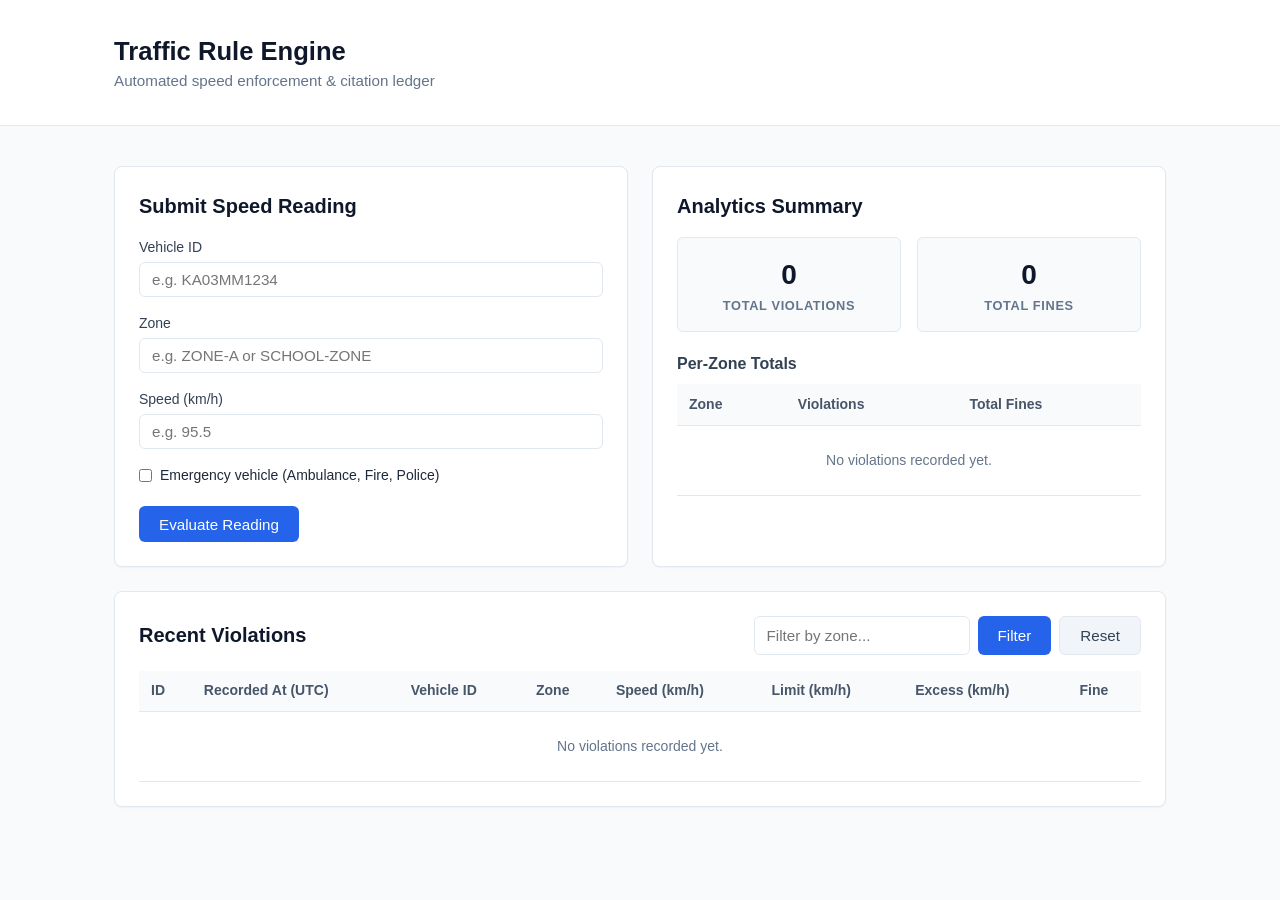
==== src/main/resources/static/index.html @ 22e92fe3 "Rewrite the rule engine with a pure evaluator, REST API and web UI" ====
<!DOCTYPE html>
<html lang="en">
<head>
  <meta charset="UTF-8">
  <meta name="viewport" content="width=device-width, initial-scale=1.0">
  <title>Traffic Rule Engine</title>
  <link rel="stylesheet" href="css/style.css">
</head>
<body>
  <header>
    <div class="container">
      <h1>Traffic Rule Engine</h1>
      <p class="subtitle">Automated speed enforcement & citation ledger</p>
    </div>
  </header>

  <main class="container">
    <div class="grid">
      <!-- Reading Submission Form -->
      <section class="card">
        <h2>Submit Speed Reading</h2>
        <form id="reading-form">
          <div class="form-group">
            <label for="vehicleId">Vehicle ID</label>
            <input type="text" id="vehicleId" name="vehicleId" maxlength="20" placeholder="e.g. KA03MM1234" required>
          </div>

          <div class="form-group">
            <label for="zone">Zone</label>
            <input type="text" id="zone" name="zone" maxlength="50" placeholder="e.g. ZONE-A or SCHOOL-ZONE" required>
          </div>

          <div class="form-group">
            <label for="speedKph">Speed (km/h)</label>
            <input type="number" id="speedKph" name="speedKph" step="0.1" min="0" max="300" placeholder="e.g. 95.5" required>
          </div>

          <div class="form-group-checkbox">
            <label>
              <input type="checkbox" id="emergency" name="emergency">
              Emergency vehicle (Ambulance, Fire, Police)
            </label>
          </div>

          <button type="submit" id="submit-reading-btn">Evaluate Reading</button>
        </form>

        <div id="result-box" class="result-box hidden">
          <h3 id="result-title">Outcome</h3>
          <div id="result-details"></div>
        </div>

        <div id="error-box" class="error-box hidden">
          <h3>Validation Error</h3>
          <ul id="error-list"></ul>
        </div>
      </section>

      <!-- Analytics Summary -->
      <section class="card">
        <h2>Analytics Summary</h2>
        <div class="stats-row">
          <div class="stat-card">
            <div class="stat-value" id="stat-total-violations">0</div>
            <div class="stat-label">Total Violations</div>
          </div>
          <div class="stat-card">
            <div class="stat-value" id="stat-total-fines">0</div>
            <div class="stat-label" id="stat-currency-label">Total Fines</div>
          </div>
        </div>

        <h3>Per-Zone Totals</h3>
        <table class="data-table" id="zone-summary-table">
          <thead>
            <tr>
              <th>Zone</th>
              <th>Violations</th>
              <th>Total Fines</th>
            </tr>
          </thead>
          <tbody id="zone-summary-body">
            <tr>
              <td colspan="3" class="empty-state">No violations recorded yet.</td>
            </tr>
          </tbody>
        </table>
      </section>
    </div>

    <!-- Recent Violations Table -->
    <section class="card" style="margin-top: 1.5rem;">
      <div class="section-header">
        <h2>Recent Violations</h2>
        <div class="filter-controls">
          <input type="text" id="filter-zone" placeholder="Filter by zone...">
          <button type="button" id="filter-btn">Filter</button>
          <button type="button" id="reset-filter-btn" class="secondary">Reset</button>
        </div>
      </div>

      <table class="data-table" id="violations-table">
        <thead>
          <tr>
            <th>ID</th>
            <th>Recorded At (UTC)</th>
            <th>Vehicle ID</th>
            <th>Zone</th>
            <th>Speed (km/h)</th>
            <th>Limit (km/h)</th>
            <th>Excess (km/h)</th>
            <th>Fine</th>
          </tr>
        </thead>
        <tbody id="violations-body">
          <tr>
            <td colspan="8" class="empty-state">No violations recorded yet.</td>
          </tr>
        </tbody>
      </table>
    </section>
  </main>

  <script src="js/app.js"></script>
</body>
</html>
---- src/main/resources/static/css/style.css ----
:root {
  --bg-color: #f8fafc;
  --surface-color: #ffffff;
  --text-main: #1e293b;
  --text-muted: #64748b;
  --border-color: #e2e8f0;
  --primary-color: #2563eb;
  --primary-hover: #1d4ed8;
  --danger-color: #dc2626;
  --danger-bg: #fef2f2;
  --danger-border: #fecaca;
  --success-color: #16a34a;
  --success-bg: #f0fdf4;
  --success-border: #bbf7d0;
  --warning-color: #d97706;
  --warning-bg: #fffbeb;
  --warning-border: #fde68a;
  --font-family: -apple-system, BlinkMacSystemFont, "Segoe UI", Roboto, Helvetica, Arial, sans-serif;
}

* {
  box-sizing: border-box;
  margin: 0;
  padding: 0;
}

body {
  font-family: var(--font-family);
  background-color: var(--bg-color);
  color: var(--text-main);
  line-height: 1.5;
}

.container {
  max-width: 1100px;
  margin: 0 auto;
  padding: 1rem 1.5rem;
}

header {
  background-color: var(--surface-color);
  border-bottom: 1px solid var(--border-color);
  padding: 1rem 0;
  margin-bottom: 1.5rem;
}

header h1 {
  font-size: 1.6rem;
  font-weight: 700;
  color: #0f172a;
}

.subtitle {
  color: var(--text-muted);
  font-size: 0.95rem;
}

.grid {
  display: grid;
  grid-template-columns: 1fr 1fr;
  gap: 1.5rem;
}

@media (max-width: 768px) {
  .grid {
    grid-template-columns: 1fr;
  }
}

.card {
  background-color: var(--surface-color);
  border: 1px solid var(--border-color);
  border-radius: 8px;
  padding: 1.5rem;
  box-shadow: 0 1px 2px rgba(0, 0, 0, 0.04);
}

.card h2 {
  font-size: 1.25rem;
  font-weight: 600;
  margin-bottom: 1rem;
  color: #0f172a;
}

.card h3 {
  font-size: 1rem;
  font-weight: 600;
  margin: 1.25rem 0 0.5rem;
  color: #334155;
}

.form-group {
  margin-bottom: 1rem;
}

.form-group label {
  display: block;
  font-size: 0.875rem;
  font-weight: 500;
  margin-bottom: 0.25rem;
  color: #334155;
}

.form-group input[type="text"],
.form-group input[type="number"],
.filter-controls input[type="text"] {
  width: 100%;
  padding: 0.5rem 0.75rem;
  border: 1px solid var(--border-color);
  border-radius: 6px;
  font-size: 0.95rem;
  font-family: inherit;
}

.form-group input:focus,
.filter-controls input:focus {
  outline: none;
  border-color: var(--primary-color);
  box-shadow: 0 0 0 2px rgba(37, 99, 235, 0.2);
}

.form-group-checkbox {
  margin-bottom: 1.25rem;
}

.form-group-checkbox label {
  display: flex;
  align-items: center;
  gap: 0.5rem;
  font-size: 0.875rem;
  cursor: pointer;
}

button {
  background-color: var(--primary-color);
  color: #ffffff;
  border: none;
  border-radius: 6px;
  padding: 0.6rem 1.25rem;
  font-size: 0.95rem;
  font-weight: 500;
  cursor: pointer;
  transition: background-color 0.15s ease;
}

button:hover {
  background-color: var(--primary-hover);
}

button.secondary {
  background-color: #f1f5f9;
  color: #334155;
  border: 1px solid var(--border-color);
}

button.secondary:hover {
  background-color: #e2e8f0;
}

.result-box {
  margin-top: 1rem;
  padding: 1rem;
  border-radius: 6px;
  font-size: 0.95rem;
}

.result-box.outcome-VIOLATION {
  background-color: var(--danger-bg);
  border: 1px solid var(--danger-border);
  color: #991b1b;
}

.result-box.outcome-EXEMPT {
  background-color: var(--warning-bg);
  border: 1px solid var(--warning-border);
  color: #92400e;
}

.result-box.outcome-WITHIN_LIMIT {
  background-color: var(--success-bg);
  border: 1px solid var(--success-border);
  color: #166534;
}

.error-box {
  margin-top: 1rem;
  padding: 1rem;
  border-radius: 6px;
  background-color: var(--danger-bg);
  border: 1px solid var(--danger-border);
  color: #991b1b;
  font-size: 0.9rem;
}

.error-box ul {
  padding-left: 1.25rem;
  margin-top: 0.25rem;
}

.hidden {
  display: none;
}

.stats-row {
  display: grid;
  grid-template-columns: 1fr 1fr;
  gap: 1rem;
  margin-bottom: 1rem;
}

.stat-card {
  background-color: #f8fafc;
  border: 1px solid var(--border-color);
  border-radius: 6px;
  padding: 1rem;
  text-align: center;
}

.stat-value {
  font-size: 1.75rem;
  font-weight: 700;
  color: #0f172a;
}

.stat-label {
  font-size: 0.8rem;
  color: var(--text-muted);
  text-transform: uppercase;
  letter-spacing: 0.05em;
  font-weight: 600;
}

.data-table {
  width: 100%;
  border-collapse: collapse;
  margin-top: 0.5rem;
  font-size: 0.875rem;
}

.data-table th,
.data-table td {
  padding: 0.6rem 0.75rem;
  text-align: left;
  border-bottom: 1px solid var(--border-color);
}

.data-table th {
  background-color: #f8fafc;
  font-weight: 600;
  color: #475569;
}

.empty-state {
  text-align: center !important;
  color: var(--text-muted);
  padding: 1.5rem !important;
}

.section-header {
  display: flex;
  justify-content: space-between;
  align-items: center;
  flex-wrap: wrap;
  gap: 1rem;
  margin-bottom: 1rem;
}

.section-header h2 {
  margin-bottom: 0;
}

.filter-controls {
  display: flex;
  gap: 0.5rem;
}

.filter-controls input {
  width: 180px;
}

.badge {
  display: inline-block;
  padding: 0.2rem 0.5rem;
  border-radius: 4px;
  font-size: 0.75rem;
  font-weight: 600;
  text-transform: uppercase;
}

.badge-VIOLATION {
  background-color: #fee2e2;
  color: #b91c1c;
}

.badge-EXEMPT {
  background-color: #fef3c7;
  color: #b45309;
}

.badge-WITHIN_LIMIT {
  background-color: #dcfce7;
  color: #15803d;
}
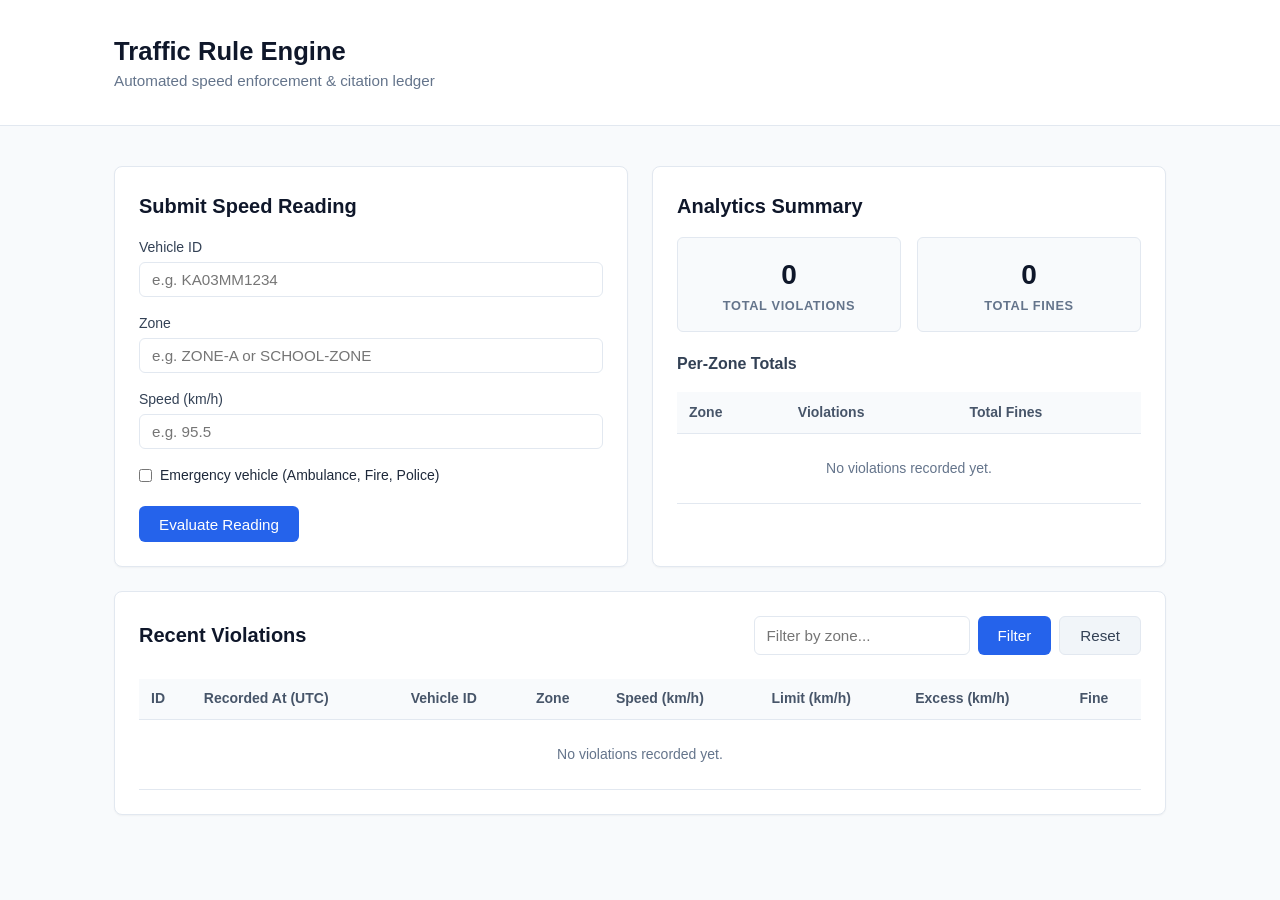
==== commit 9b814a49: "Scroll tables on phones, add a favicon and fix reset.sh" ====
--- a/src/main/resources/static/index.html
+++ b/src/main/resources/static/index.html
@@ -4,6 +4,7 @@
   <meta charset="UTF-8">
   <meta name="viewport" content="width=device-width, initial-scale=1.0">
   <title>Traffic Rule Engine</title>
+  <link rel="icon" href="data:image/svg+xml,%3Csvg xmlns='http://www.w3.org/2000/svg' viewBox='0 0 32 32'%3E%3Crect width='32' height='32' rx='6' fill='%232563eb'/%3E%3Ctext x='16' y='23' font-size='19' font-family='sans-serif' font-weight='700' text-anchor='middle' fill='white'%3ET%3C/text%3E%3C/svg%3E">
   <link rel="stylesheet" href="css/style.css">
 </head>
 <body>
@@ -71,20 +72,22 @@
         </div>
 
         <h3>Per-Zone Totals</h3>
-        <table class="data-table" id="zone-summary-table">
-          <thead>
-            <tr>
-              <th>Zone</th>
-              <th>Violations</th>
-              <th>Total Fines</th>
-            </tr>
-          </thead>
-          <tbody id="zone-summary-body">
-            <tr>
-              <td colspan="3" class="empty-state">No violations recorded yet.</td>
-            </tr>
-          </tbody>
-        </table>
+        <div class="table-scroll">
+          <table class="data-table" id="zone-summary-table">
+            <thead>
+              <tr>
+                <th>Zone</th>
+                <th>Violations</th>
+                <th>Total Fines</th>
+              </tr>
+            </thead>
+            <tbody id="zone-summary-body">
+              <tr>
+                <td colspan="3" class="empty-state">No violations recorded yet.</td>
+              </tr>
+            </tbody>
+          </table>
+        </div>
       </section>
     </div>
 
@@ -99,25 +102,27 @@
         </div>
       </div>
 
-      <table class="data-table" id="violations-table">
-        <thead>
-          <tr>
-            <th>ID</th>
-            <th>Recorded At (UTC)</th>
-            <th>Vehicle ID</th>
-            <th>Zone</th>
-            <th>Speed (km/h)</th>
-            <th>Limit (km/h)</th>
-            <th>Excess (km/h)</th>
-            <th>Fine</th>
-          </tr>
-        </thead>
-        <tbody id="violations-body">
-          <tr>
-            <td colspan="8" class="empty-state">No violations recorded yet.</td>
-          </tr>
-        </tbody>
-      </table>
+      <div class="table-scroll">
+        <table class="data-table" id="violations-table">
+          <thead>
+            <tr>
+              <th>ID</th>
+              <th>Recorded At (UTC)</th>
+              <th>Vehicle ID</th>
+              <th>Zone</th>
+              <th>Speed (km/h)</th>
+              <th>Limit (km/h)</th>
+              <th>Excess (km/h)</th>
+              <th>Fine</th>
+            </tr>
+          </thead>
+          <tbody id="violations-body">
+            <tr>
+              <td colspan="8" class="empty-state">No violations recorded yet.</td>
+            </tr>
+          </tbody>
+        </table>
+      </div>
     </section>
   </main>
 
--- a/src/main/resources/static/css/style.css
+++ b/src/main/resources/static/css/style.css
@@ -230,6 +230,11 @@
   font-weight: 600;
 }
 
+/* Tables scroll sideways on a phone instead of widening the whole page. */
+.table-scroll {
+  overflow-x: auto;
+}
+
 .data-table {
   width: 100%;
   border-collapse: collapse;
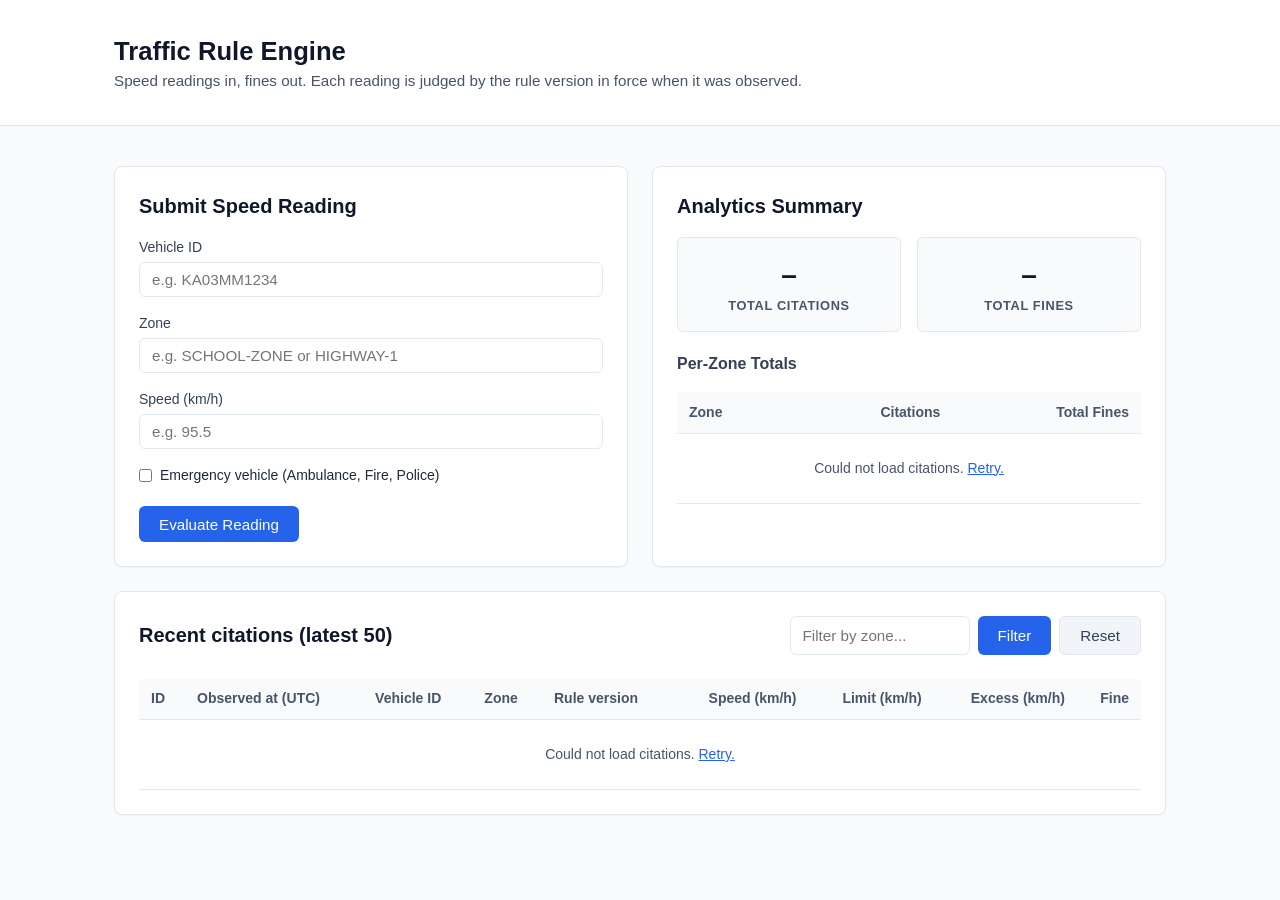
==== commit 92d5b3d2: "Fix the dashboard filter, errors, money format and narrow screens" ====
--- a/src/main/resources/static/index.html
+++ b/src/main/resources/static/index.html
@@ -11,7 +11,7 @@
   <header>
     <div class="container">
       <h1>Traffic Rule Engine</h1>
-      <p class="subtitle">Automated speed enforcement & citation ledger</p>
+      <p class="subtitle">Speed readings in, fines out. Each reading is judged by the rule version in force when it was observed.</p>
     </div>
   </header>
 
@@ -28,12 +28,12 @@
 
           <div class="form-group">
             <label for="zone">Zone</label>
-            <input type="text" id="zone" name="zone" maxlength="50" placeholder="e.g. ZONE-A or SCHOOL-ZONE" required>
+            <input type="text" id="zone" name="zone" maxlength="50" placeholder="e.g. SCHOOL-ZONE or HIGHWAY-1" required>
           </div>
 
           <div class="form-group">
             <label for="speedKph">Speed (km/h)</label>
-            <input type="number" id="speedKph" name="speedKph" step="0.1" min="0" max="300" placeholder="e.g. 95.5" required>
+            <input type="number" id="speedKph" name="speedKph" step="any" min="0" max="300" placeholder="e.g. 95.5" required>
           </div>
 
           <div class="form-group-checkbox">
@@ -46,13 +46,13 @@
           <button type="submit" id="submit-reading-btn">Evaluate Reading</button>
         </form>
 
-        <div id="result-box" class="result-box hidden">
+        <div id="result-box" class="result-box hidden" role="status">
           <h3 id="result-title">Outcome</h3>
           <div id="result-details"></div>
         </div>
 
-        <div id="error-box" class="error-box hidden">
-          <h3>Validation Error</h3>
+        <div id="error-box" class="error-box hidden" role="alert">
+          <h3 id="error-title">Validation Error</h3>
           <ul id="error-list"></ul>
         </div>
       </section>
@@ -63,7 +63,7 @@
         <div class="stats-row">
           <div class="stat-card">
             <div class="stat-value" id="stat-total-violations">0</div>
-            <div class="stat-label">Total Violations</div>
+            <div class="stat-label">Total Citations</div>
           </div>
           <div class="stat-card">
             <div class="stat-value" id="stat-total-fines">0</div>
@@ -72,18 +72,18 @@
         </div>
 
         <h3>Per-Zone Totals</h3>
-        <div class="table-scroll">
+        <div class="table-scroll" tabindex="0" role="region" aria-label="Per-zone totals">
           <table class="data-table" id="zone-summary-table">
             <thead>
               <tr>
                 <th>Zone</th>
-                <th>Violations</th>
-                <th>Total Fines</th>
+                <th class="num">Citations</th>
+                <th class="num">Total Fines</th>
               </tr>
             </thead>
             <tbody id="zone-summary-body">
               <tr>
-                <td colspan="3" class="empty-state">No violations recorded yet.</td>
+                <td colspan="3" class="empty-state">No citations recorded yet.</td>
               </tr>
             </tbody>
           </table>
@@ -91,34 +91,35 @@
       </section>
     </div>
 
-    <!-- Recent Violations Table -->
+    <!-- Recent Citations Table -->
     <section class="card" style="margin-top: 1.5rem;">
       <div class="section-header">
-        <h2>Recent Violations</h2>
-        <div class="filter-controls">
-          <input type="text" id="filter-zone" placeholder="Filter by zone...">
-          <button type="button" id="filter-btn">Filter</button>
+        <h2>Recent citations (latest 50)</h2>
+        <form id="filter-form" class="filter-controls" role="search">
+          <input type="text" id="filter-zone" placeholder="Filter by zone..." aria-label="Filter by zone">
+          <button type="submit" id="filter-btn">Filter</button>
           <button type="button" id="reset-filter-btn" class="secondary">Reset</button>
-        </div>
+        </form>
       </div>
 
-      <div class="table-scroll">
+      <div class="table-scroll" tabindex="0" role="region" aria-label="Recent citations">
         <table class="data-table" id="violations-table">
           <thead>
             <tr>
               <th>ID</th>
-              <th>Recorded At (UTC)</th>
+              <th>Observed at (UTC)</th>
               <th>Vehicle ID</th>
               <th>Zone</th>
-              <th>Speed (km/h)</th>
-              <th>Limit (km/h)</th>
-              <th>Excess (km/h)</th>
-              <th>Fine</th>
+              <th>Rule version</th>
+              <th class="num">Speed (km/h)</th>
+              <th class="num">Limit (km/h)</th>
+              <th class="num">Excess (km/h)</th>
+              <th class="num">Fine</th>
             </tr>
           </thead>
           <tbody id="violations-body">
             <tr>
-              <td colspan="8" class="empty-state">No violations recorded yet.</td>
+              <td colspan="9" class="empty-state">No citations recorded yet.</td>
             </tr>
           </tbody>
         </table>
--- a/src/main/resources/static/css/style.css
+++ b/src/main/resources/static/css/style.css
@@ -2,7 +2,7 @@
   --bg-color: #f8fafc;
   --surface-color: #ffffff;
   --text-main: #1e293b;
-  --text-muted: #64748b;
+  --text-muted: #475569;
   --border-color: #e2e8f0;
   --primary-color: #2563eb;
   --primary-hover: #1d4ed8;
@@ -57,13 +57,13 @@
 
 .grid {
   display: grid;
-  grid-template-columns: 1fr 1fr;
+  grid-template-columns: minmax(0, 1fr) minmax(0, 1fr);
   gap: 1.5rem;
 }
 
 @media (max-width: 768px) {
   .grid {
-    grid-template-columns: 1fr;
+    grid-template-columns: minmax(0, 1fr);
   }
 }
 
@@ -192,6 +192,17 @@
   font-size: 0.9rem;
 }
 
+.result-box h3,
+.error-box h3 {
+  margin-top: 0;
+  color: inherit;
+}
+
+.result-box .note {
+  margin-top: 0.5rem;
+  font-weight: 600;
+}
+
 .error-box ul {
   padding-left: 1.25rem;
   margin-top: 0.25rem;
@@ -203,7 +214,7 @@
 
 .stats-row {
   display: grid;
-  grid-template-columns: 1fr 1fr;
+  grid-template-columns: minmax(0, 1fr) minmax(0, 1fr);
   gap: 1rem;
   margin-bottom: 1rem;
 }
@@ -255,10 +266,31 @@
   color: #475569;
 }
 
+.data-table .num {
+  text-align: right;
+  font-variant-numeric: tabular-nums;
+  white-space: nowrap;
+}
+
+.data-table .nowrap {
+  white-space: nowrap;
+}
+
 .empty-state {
   text-align: center !important;
   color: var(--text-muted);
   padding: 1.5rem !important;
+}
+
+@media (max-width: 400px) {
+  .stats-row {
+    grid-template-columns: minmax(0, 1fr);
+  }
+
+  /* keep the message in view instead of centred across the scrolling table */
+  .empty-state {
+    text-align: left !important;
+  }
 }
 
 .section-header {
@@ -276,33 +308,30 @@
 
 .filter-controls {
   display: flex;
+  flex-wrap: wrap;
   gap: 0.5rem;
 }
 
-.filter-controls input {
+.filter-controls input[type="text"] {
   width: 180px;
-}
-
-.badge {
-  display: inline-block;
-  padding: 0.2rem 0.5rem;
-  border-radius: 4px;
-  font-size: 0.75rem;
-  font-weight: 600;
-  text-transform: uppercase;
-}
-
-.badge-VIOLATION {
-  background-color: #fee2e2;
-  color: #b91c1c;
-}
-
-.badge-EXEMPT {
-  background-color: #fef3c7;
-  color: #b45309;
-}
-
-.badge-WITHIN_LIMIT {
-  background-color: #dcfce7;
-  color: #15803d;
-}
+  min-width: 0;
+  flex: 1 1 140px;
+}
+
+button:disabled {
+  opacity: 0.6;
+  cursor: wait;
+}
+
+.link-button {
+  background: none;
+  color: var(--primary-color);
+  padding: 0;
+  font-size: inherit;
+  text-decoration: underline;
+}
+
+.link-button:hover {
+  background: none;
+  color: var(--primary-hover);
+}
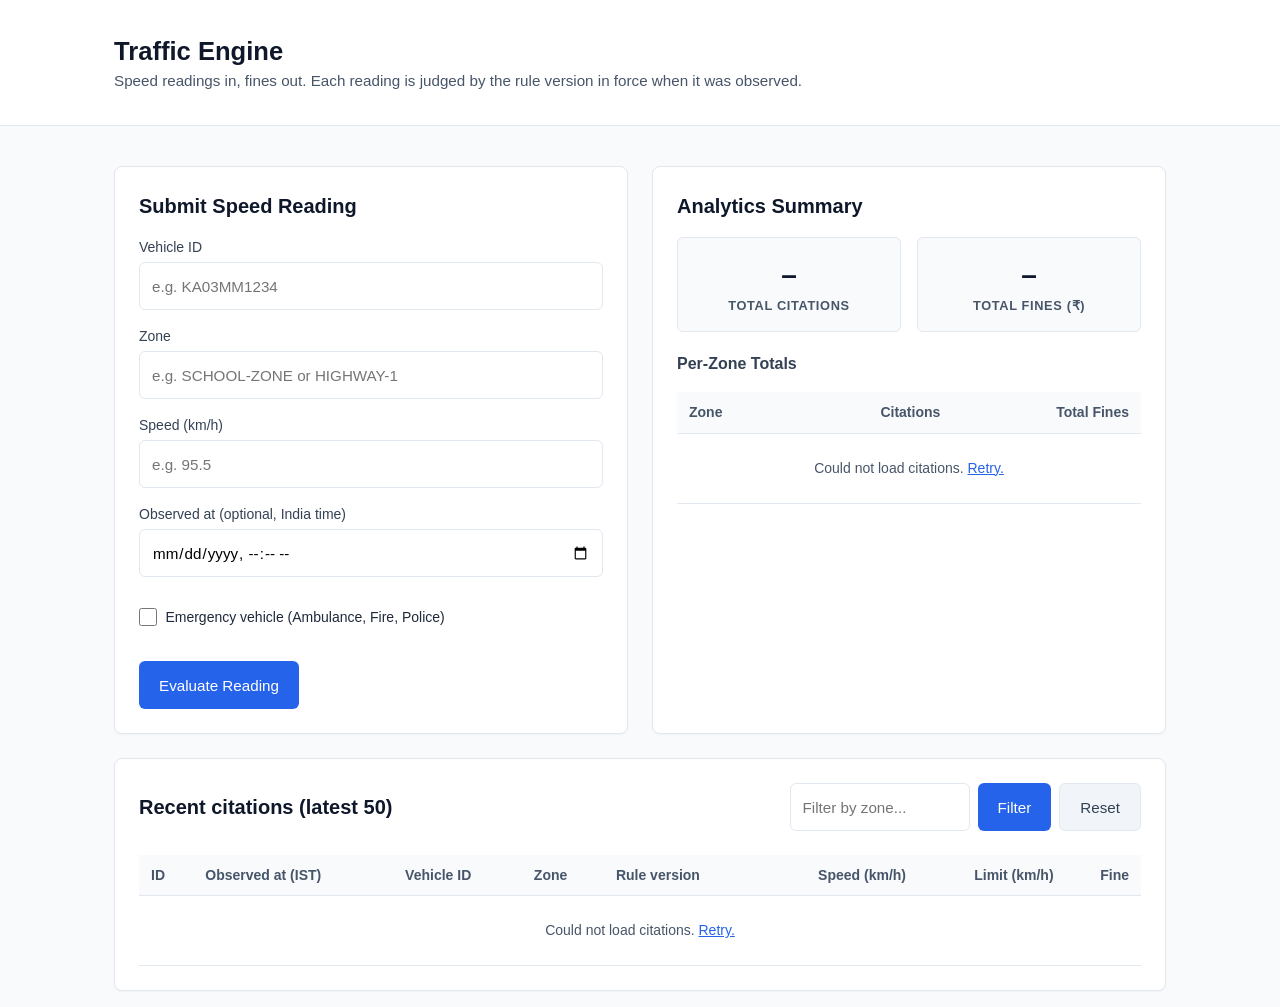
==== commit 8fb54d1a: "Simplify architecture, rules engine, and web dashboard" ====
--- a/src/main/resources/static/index.html
+++ b/src/main/resources/static/index.html
@@ -3,14 +3,14 @@
 <head>
   <meta charset="UTF-8">
   <meta name="viewport" content="width=device-width, initial-scale=1.0">
-  <title>Traffic Rule Engine</title>
+  <title>Traffic Engine</title>
   <link rel="icon" href="data:image/svg+xml,%3Csvg xmlns='http://www.w3.org/2000/svg' viewBox='0 0 32 32'%3E%3Crect width='32' height='32' rx='6' fill='%232563eb'/%3E%3Ctext x='16' y='23' font-size='19' font-family='sans-serif' font-weight='700' text-anchor='middle' fill='white'%3ET%3C/text%3E%3C/svg%3E">
   <link rel="stylesheet" href="css/style.css">
 </head>
 <body>
   <header>
     <div class="container">
-      <h1>Traffic Rule Engine</h1>
+      <h1>Traffic Engine</h1>
       <p class="subtitle">Speed readings in, fines out. Each reading is judged by the rule version in force when it was observed.</p>
     </div>
   </header>
@@ -33,7 +33,12 @@
 
           <div class="form-group">
             <label for="speedKph">Speed (km/h)</label>
-            <input type="number" id="speedKph" name="speedKph" step="any" min="0" max="300" placeholder="e.g. 95.5" required>
+            <input type="number" id="speedKph" name="speedKph" inputmode="decimal" step="0.01" min="1" max="300" placeholder="e.g. 95.5" required>
+          </div>
+
+          <div class="form-group">
+            <label for="observedAt">Observed at (optional, India time)</label>
+            <input type="datetime-local" id="observedAt" name="observedAt">
           </div>
 
           <div class="form-group-checkbox">
@@ -62,23 +67,24 @@
         <h2>Analytics Summary</h2>
         <div class="stats-row">
           <div class="stat-card">
-            <div class="stat-value" id="stat-total-violations">0</div>
+            <div class="stat-value" id="stat-total-citations">0</div>
             <div class="stat-label">Total Citations</div>
           </div>
           <div class="stat-card">
             <div class="stat-value" id="stat-total-fines">0</div>
-            <div class="stat-label" id="stat-currency-label">Total Fines</div>
+            <div class="stat-label">Total Fines (₹)</div>
           </div>
         </div>
 
         <h3>Per-Zone Totals</h3>
         <div class="table-scroll" tabindex="0" role="region" aria-label="Per-zone totals">
           <table class="data-table" id="zone-summary-table">
+            <caption class="sr-only">Aggregate citations and total fines per zone</caption>
             <thead>
               <tr>
-                <th>Zone</th>
-                <th class="num">Citations</th>
-                <th class="num">Total Fines</th>
+                <th scope="col">Zone</th>
+                <th scope="col" class="num">Citations</th>
+                <th scope="col" class="num">Total Fines</th>
               </tr>
             </thead>
             <tbody id="zone-summary-body">
@@ -103,23 +109,23 @@
       </div>
 
       <div class="table-scroll" tabindex="0" role="region" aria-label="Recent citations">
-        <table class="data-table" id="violations-table">
+        <table class="data-table" id="citations-table">
+          <caption class="sr-only">Most recent 50 citations, optionally filtered by zone</caption>
           <thead>
             <tr>
-              <th>ID</th>
-              <th>Observed at (UTC)</th>
-              <th>Vehicle ID</th>
-              <th>Zone</th>
-              <th>Rule version</th>
-              <th class="num">Speed (km/h)</th>
-              <th class="num">Limit (km/h)</th>
-              <th class="num">Excess (km/h)</th>
-              <th class="num">Fine</th>
+              <th scope="col">ID</th>
+              <th scope="col">Observed at (IST)</th>
+              <th scope="col">Vehicle ID</th>
+              <th scope="col">Zone</th>
+              <th scope="col">Rule version</th>
+              <th scope="col" class="num">Speed (km/h)</th>
+              <th scope="col" class="num">Limit (km/h)</th>
+              <th scope="col" class="num">Fine</th>
             </tr>
           </thead>
-          <tbody id="violations-body">
+          <tbody id="citations-body">
             <tr>
-              <td colspan="9" class="empty-state">No citations recorded yet.</td>
+              <td colspan="8" class="empty-state">No citations recorded yet.</td>
             </tr>
           </tbody>
         </table>
--- a/src/main/resources/static/css/style.css
+++ b/src/main/resources/static/css/style.css
@@ -103,8 +103,10 @@
 
 .form-group input[type="text"],
 .form-group input[type="number"],
+.form-group input[type="datetime-local"],
 .filter-controls input[type="text"] {
   width: 100%;
+  min-height: 48px;
   padding: 0.5rem 0.75rem;
   border: 1px solid var(--border-color);
   border-radius: 6px;
@@ -119,6 +121,11 @@
   box-shadow: 0 0 0 2px rgba(37, 99, 235, 0.2);
 }
 
+.form-group input:user-invalid {
+  border-color: var(--danger-color);
+  background-color: var(--danger-bg);
+}
+
 .form-group-checkbox {
   margin-bottom: 1.25rem;
 }
@@ -127,11 +134,23 @@
   display: flex;
   align-items: center;
   gap: 0.5rem;
+  min-height: 48px;
   font-size: 0.875rem;
   cursor: pointer;
 }
 
+.form-group-checkbox input[type="checkbox"] {
+  accent-color: var(--primary-color);
+  width: 1.15rem;
+  height: 1.15rem;
+  cursor: pointer;
+}
+
 button {
+  display: inline-flex;
+  align-items: center;
+  justify-content: center;
+  min-height: 48px;
   background-color: var(--primary-color);
   color: #ffffff;
   border: none;
@@ -157,6 +176,22 @@
   background-color: #e2e8f0;
 }
 
+button.link-button {
+  min-height: auto;
+}
+
+.sr-only {
+  position: absolute;
+  width: 1px;
+  height: 1px;
+  padding: 0;
+  margin: -1px;
+  overflow: hidden;
+  clip: rect(0, 0, 0, 0);
+  white-space: nowrap;
+  border: 0;
+}
+
 .result-box {
   margin-top: 1rem;
   padding: 1rem;
@@ -196,11 +231,6 @@
 .error-box h3 {
   margin-top: 0;
   color: inherit;
-}
-
-.result-box .note {
-  margin-top: 0.5rem;
-  font-weight: 600;
 }
 
 .error-box ul {
